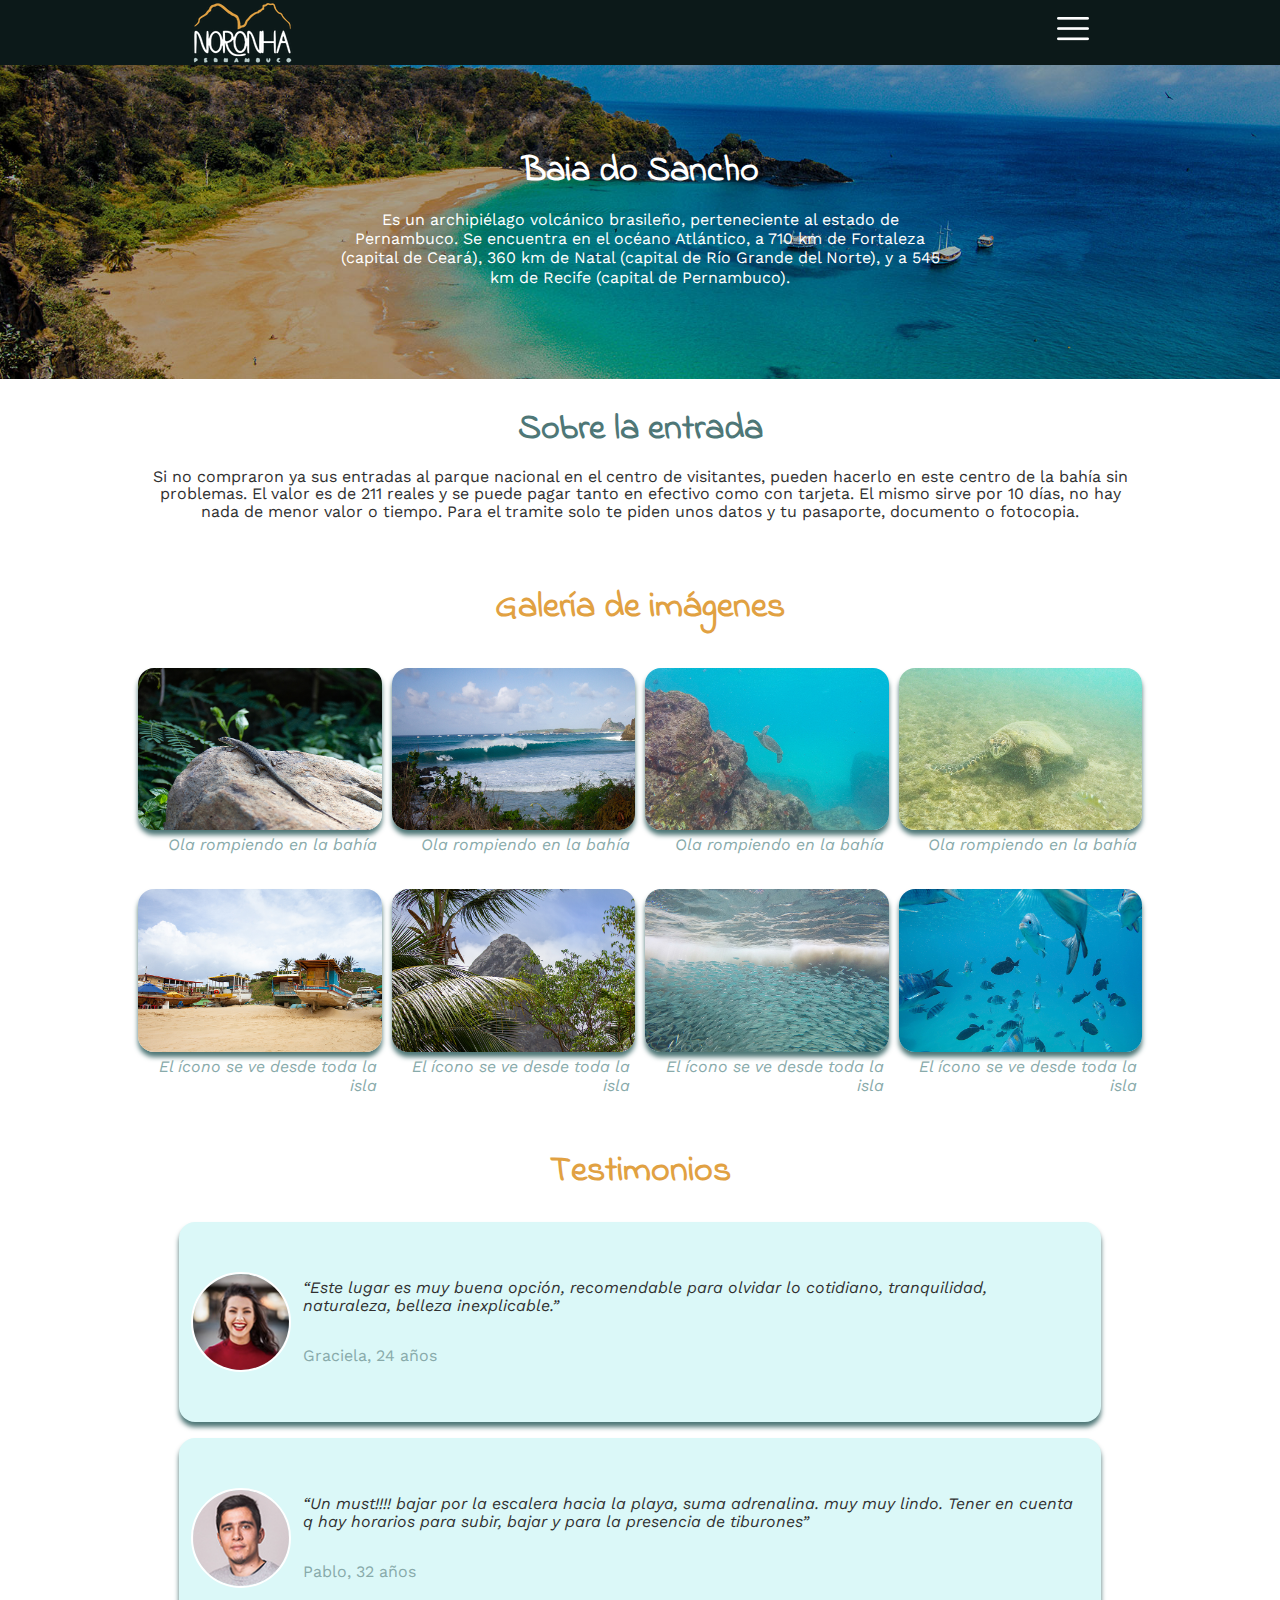
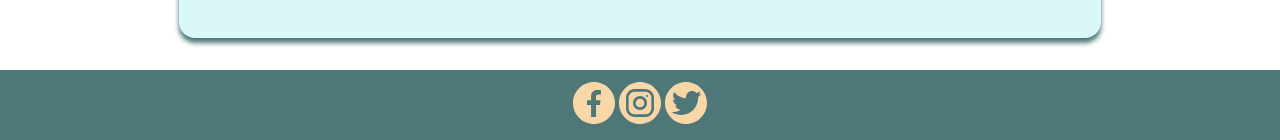
==== html/sancho.html @ 88bdceea "commit" ====
<!DOCTYPE html>
<html lang="en">
  <head>
    <meta charset="UTF-8" />
    <meta http-equiv="X-UA-Compatible" content="IE=edge" />
    <meta name="viewport" content="width=device-width, initial-scale=1.0" />
    <meta
      name="description"
      content="Baia do Sancho, en Fernando de Noronha, es considerada una de las playas más lindas del mundo.
      "
    />
    <title>Baia do Sancho</title>
    <link rel="stylesheet" href="/public/css/sancho.css" type="text/css" />
  </head>
  <body>
    <nav>
      <img src="/public/images/logo.png" alt="Fernando de Noronha " />
      <ul>
        <li><a href="./../index.html">Inicio</a></li>
        <li><a href="#">Lugares destacados</a></li>
        <li><a href="#">Fotos</a></li>
        <li><a href="#">Videos</a></li>
        <li><a href="#">C&oacute;mo llegar</a></li>
      </ul>
      <img src="/public/images/menu.png" class="menuIcon" />
    </nav>
    <header>
      <h1>Baia do Sancho</h1>
      <p>
        Es un archipiélago volcánico brasileño, perteneciente al estado de
        Pernambuco. Se encuentra en el océano Atlántico, a 710 km de Fortaleza
        (capital de Ceará), 360 km de Natal (capital de Río Grande del Norte), y
        a 545 km de Recife (capital de Pernambuco).
      </p>
    </header>

    <main class="main">
      <section class="advertence wrapper">
        <h4>Sobre la entrada</h4>
        <p>
          Si no compraron ya sus entradas al parque nacional en el centro de
          visitantes, pueden hacerlo en este centro de la bahía sin problemas.
          El valor es de 211 reales y se puede pagar tanto en efectivo como con
          tarjeta. El mismo sirve por 10 días, no hay nada de menor valor o
          tiempo. Para el tramite solo te piden unos datos y tu pasaporte,
          documento o fotocopia.
        </p>
      </section>
      <section class="wrapper">
        <h2>Galería de imágenes</h2>
        <div class="gallery">
          <div class="row">
            <div class="column">
              <figure>
                <img src="/public/images/sancho/galeria/01.jpg" alt="" />
                <figcaption>Ola rompiendo en la bahía</figcaption>
              </figure>
              <figure>
                <img src="/public/images/sancho/galeria/02.jpg" alt="" />
                <figcaption>El ícono se ve desde toda la isla</figcaption>
              </figure>
            </div>
            <div class="column">
              <figure>
                <img src="/public/images/sancho/galeria/03.jpg" alt="" />
                <figcaption>Ola rompiendo en la bahía</figcaption>
              </figure>
              <figure>
                <img src="/public/images/sancho/galeria/04.jpg" alt="" />
                <figcaption>El ícono se ve desde toda la isla</figcaption>
              </figure>
            </div>
            <div class="column">
              <figure>
                <img src="/public/images/sancho/galeria/05.jpg" alt="" />
                <figcaption>Ola rompiendo en la bahía</figcaption>
              </figure>
              <figure>
                <img src="/public/images/sancho/galeria/06.jpg" alt="" />
                <figcaption>El ícono se ve desde toda la isla</figcaption>
              </figure>
            </div>
            <div class="column">
              <figure>
                <img src="/public/images/sancho/galeria/07.jpg" alt="" />
                <figcaption>Ola rompiendo en la bahía</figcaption>
              </figure>
              <figure>
                <img src="/public/images/sancho/galeria/08.jpg" alt="" />
                <figcaption>El ícono se ve desde toda la isla</figcaption>
              </figure>
            </div>
          </div>
        </div>
      </section>
      <section class="wrapper">
        <h2>Testimonios</h2>
        <div class="testimonios">
          <div class="cardTestimony">
            <img src="/public/images/sancho/testimonios/graciela.jpg" alt="" />
            <p>
              <cite
                >“Este lugar es muy buena opción, recomendable para olvidar lo
                cotidiano, tranquilidad, naturaleza, belleza
                inexplicable.”</cite>
                <span>Graciela, 24 años</span>
            </p>

          </div>
          <div class="cardTestimony">
            <img src="/public/images/sancho/testimonios/pablo.jpg" alt="" />
            <p>
              <cite
                >“Un must!!!! bajar por la escalera hacia la playa, suma
                adrenalina. muy muy lindo. Tener en cuenta q hay horarios para
                subir, bajar y para la presencia de tiburones”</cite>
                <span>Pablo, 32 años</span>

            </p>
          </div>
        </div>
      </section>
    </main>

    <footer>
      <div>
        <img src="/public/images/social/facebook.svg" alt="Facebook" />
        <a href="https://www.facebook.com/ConciergeNoronha/"></a>
        <img src="/public/images/social/instagram.svg" alt="Instagram" />
        <a href="https://www.instagram.com/noronha_oficial/"></a>
        <img src="/public/images/social/twitter.svg" alt="Twitter" />
        <a href="https://twitter.com/noronhape"></a>
      </div>
    </footer>
  </body>
</html>
---- public/css/sancho.css ----
@import url('./vars.css');
@import url('./navBar.css');
@import url('./footer.css');
@import url('./sancho/general.css');
@import url('./sancho/main.css');
@import url('./sancho/header.css');
@import url('./sancho/gallery.css');
@import url('./sancho/advertence.css');
@import url('./sancho/testimony.css')
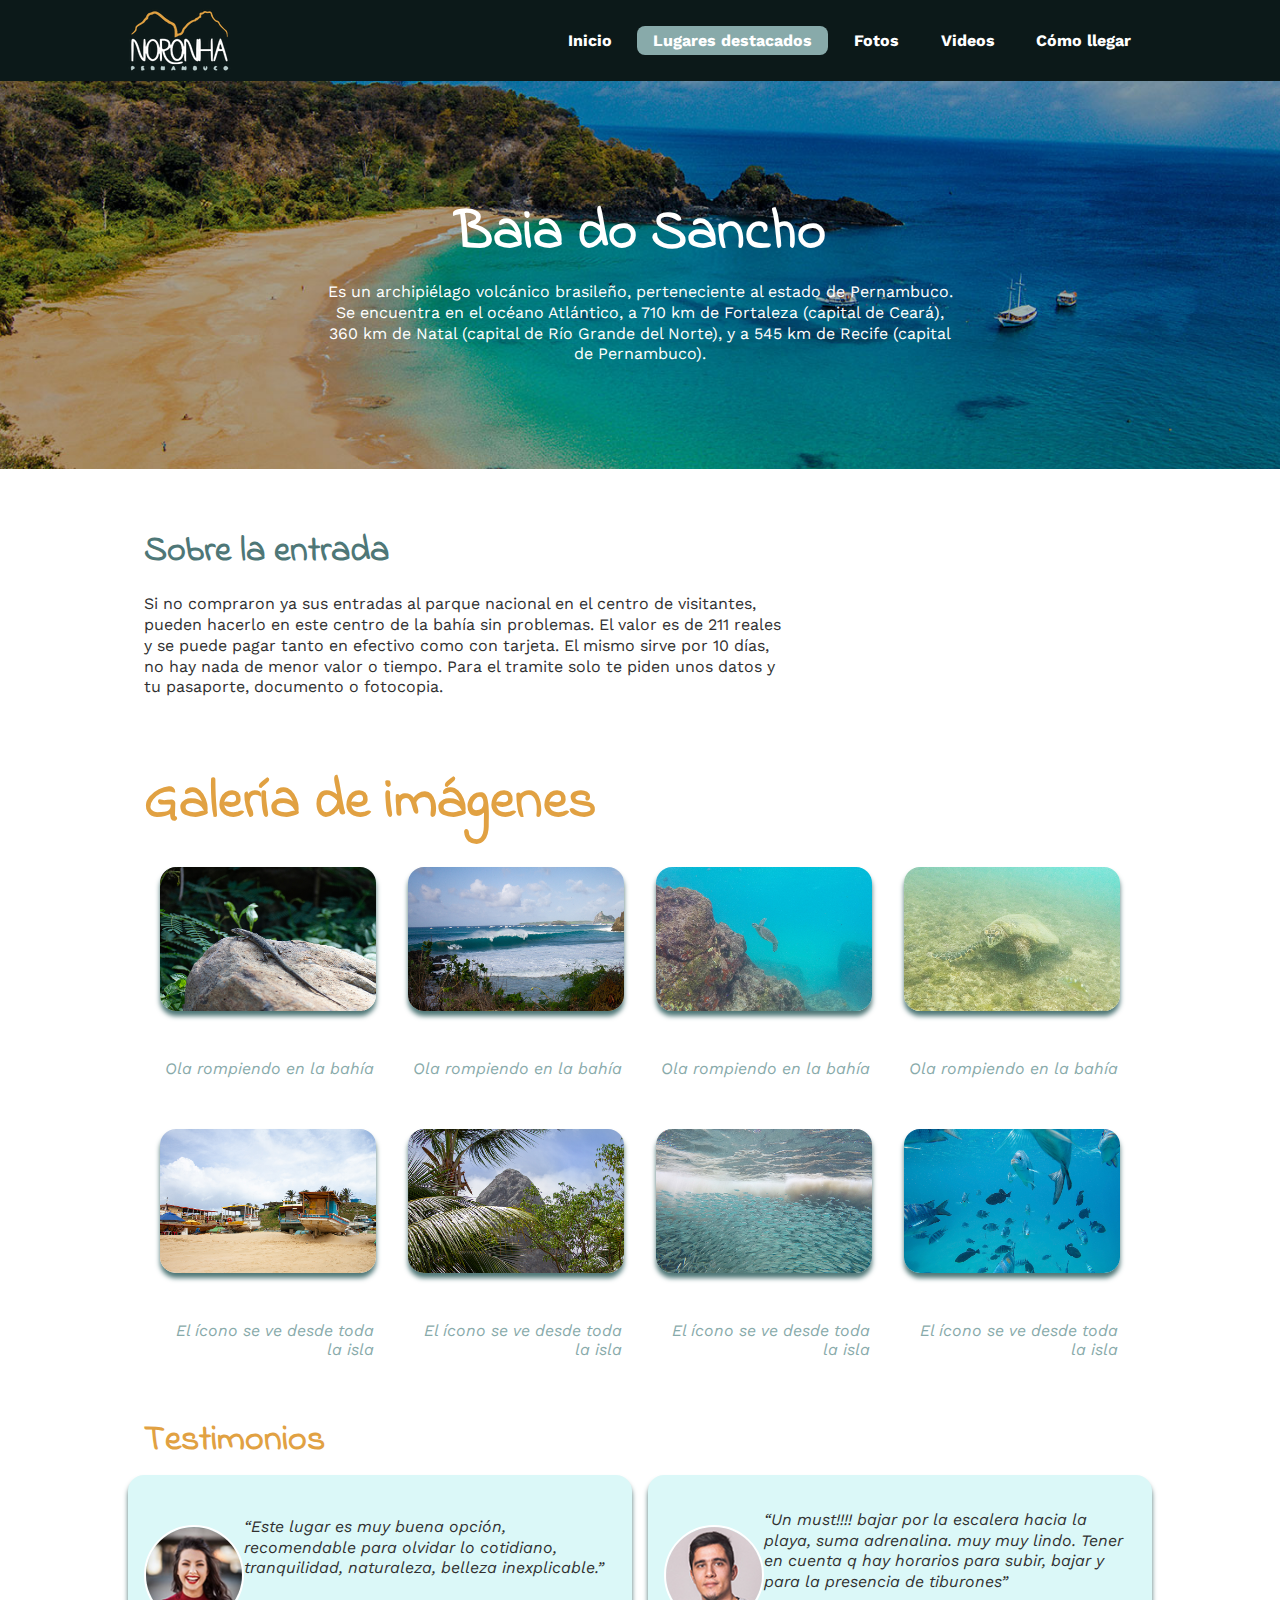
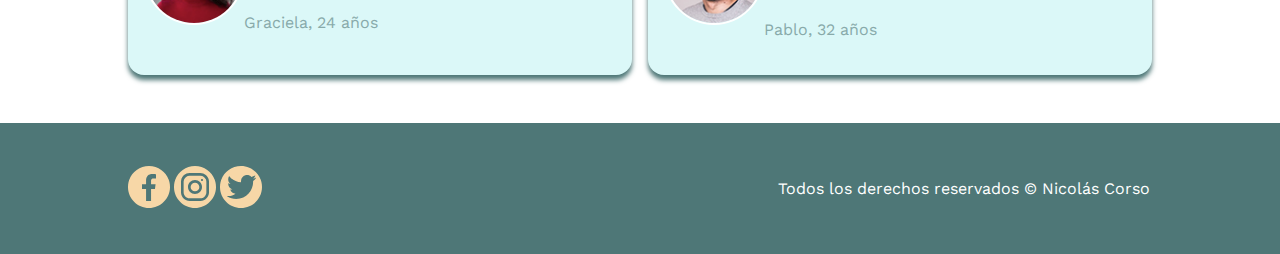
==== commit 56e8ea1e: "commit" ====
--- a/html/sancho.html
+++ b/html/sancho.html
@@ -14,15 +14,17 @@
   </head>
   <body>
     <nav>
-      <img src="/public/images/logo.png" alt="Fernando de Noronha " />
-      <ul>
-        <li><a href="./../index.html">Inicio</a></li>
-        <li><a href="#">Lugares destacados</a></li>
-        <li><a href="#">Fotos</a></li>
-        <li><a href="#">Videos</a></li>
-        <li><a href="#">C&oacute;mo llegar</a></li>
-      </ul>
-      <img src="/public/images/menu.png" class="menuIcon" />
+      <div class="wrapper">
+        <img src="/public/images/logo.png" alt="Fernando de Noronha " />
+        <ul>
+          <li><a href="./../index.html">Inicio</a></li>
+          <li><a class="active" href="#">Lugares destacados</a></li>
+          <li><a href="#">Fotos</a></li>
+          <li><a href="#">Videos</a></li>
+          <li><a href="#">C&oacute;mo llegar</a></li>
+        </ul>
+        <img src="/public/images/menu.png" class="menuIcon" />
+      </div>
     </nav>
     <header>
       <h1>Baia do Sancho</h1>
@@ -47,7 +49,7 @@
         </p>
       </section>
       <section class="wrapper">
-        <h2>Galería de imágenes</h2>
+        <h2 id="galleryTitle">Galería de imágenes</h2>
         <div class="gallery">
           <div class="row">
             <div class="column">
@@ -94,7 +96,7 @@
         </div>
       </section>
       <section class="wrapper">
-        <h2>Testimonios</h2>
+        <h2 id="testimonyTitle">Testimonios</h2>
         <div class="testimonios">
           <div class="cardTestimony">
             <img src="/public/images/sancho/testimonios/graciela.jpg" alt="" />
@@ -102,10 +104,10 @@
               <cite
                 >“Este lugar es muy buena opción, recomendable para olvidar lo
                 cotidiano, tranquilidad, naturaleza, belleza
-                inexplicable.”</cite>
-                <span>Graciela, 24 años</span>
+                inexplicable.”</cite
+              >
+              <span>Graciela, 24 años</span>
             </p>
-
           </div>
           <div class="cardTestimony">
             <img src="/public/images/sancho/testimonios/pablo.jpg" alt="" />
@@ -113,9 +115,9 @@
               <cite
                 >“Un must!!!! bajar por la escalera hacia la playa, suma
                 adrenalina. muy muy lindo. Tener en cuenta q hay horarios para
-                subir, bajar y para la presencia de tiburones”</cite>
-                <span>Pablo, 32 años</span>
-
+                subir, bajar y para la presencia de tiburones”</cite
+              >
+              <span>Pablo, 32 años</span>
             </p>
           </div>
         </div>
@@ -123,13 +125,18 @@
     </main>
 
     <footer>
-      <div>
-        <img src="/public/images/social/facebook.svg" alt="Facebook" />
-        <a href="https://www.facebook.com/ConciergeNoronha/"></a>
-        <img src="/public/images/social/instagram.svg" alt="Instagram" />
-        <a href="https://www.instagram.com/noronha_oficial/"></a>
-        <img src="/public/images/social/twitter.svg" alt="Twitter" />
-        <a href="https://twitter.com/noronhape"></a>
+      <div class="wrapper">
+        <div>
+          <img src="/public/images/social/facebook.svg" alt="Facebook" />
+          <a href="https://www.facebook.com/ConciergeNoronha/"></a>
+          <img src="/public/images/social/instagram.svg" alt="Instagram" />
+          <a href="https://www.instagram.com/noronha_oficial/"></a>
+          <img src="/public/images/social/twitter.svg" alt="Twitter" />
+          <a href="https://twitter.com/noronhape"></a>
+        </div>
+        <div class="author">
+          <p>Todos los derechos reservados &copy Nicol&aacute;s Corso</p>
+        </div>
       </div>
     </footer>
   </body>
--- a/public/css/sancho.css
+++ b/public/css/sancho.css
@@ -1,9 +1,9 @@
-@import url('./vars.css');
-@import url('./navBar.css');
-@import url('./footer.css');
-@import url('./sancho/general.css');
-@import url('./sancho/main.css');
-@import url('./sancho/header.css');
-@import url('./sancho/gallery.css');
-@import url('./sancho/advertence.css');
-@import url('./sancho/testimony.css')+@import url("./vars.css");
+@import url("./navBar.css");
+@import url("./footer.css");
+@import url("./sancho/general.css");
+@import url("./sancho/main.css");
+@import url("./sancho/header.css");
+@import url("./sancho/gallery.css");
+@import url("./sancho/advertence.css");
+@import url("./sancho/testimony.css");
